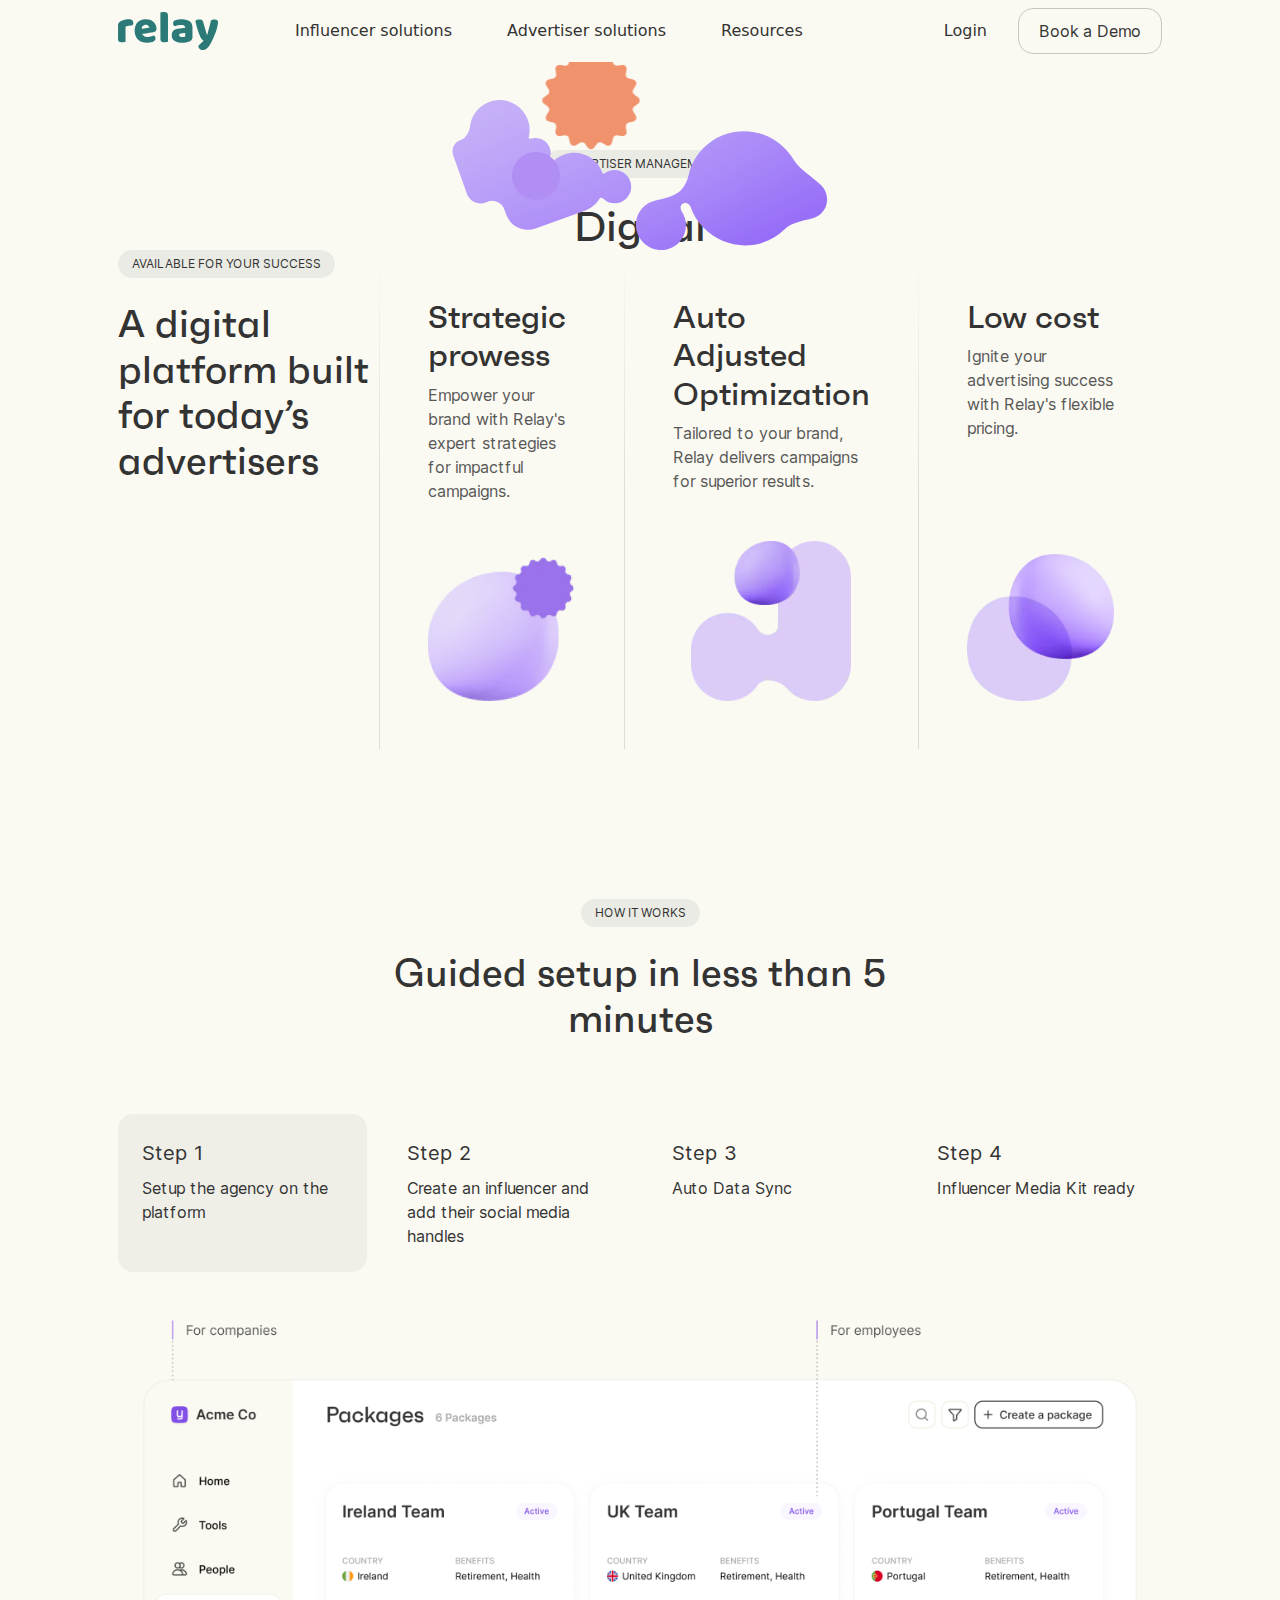
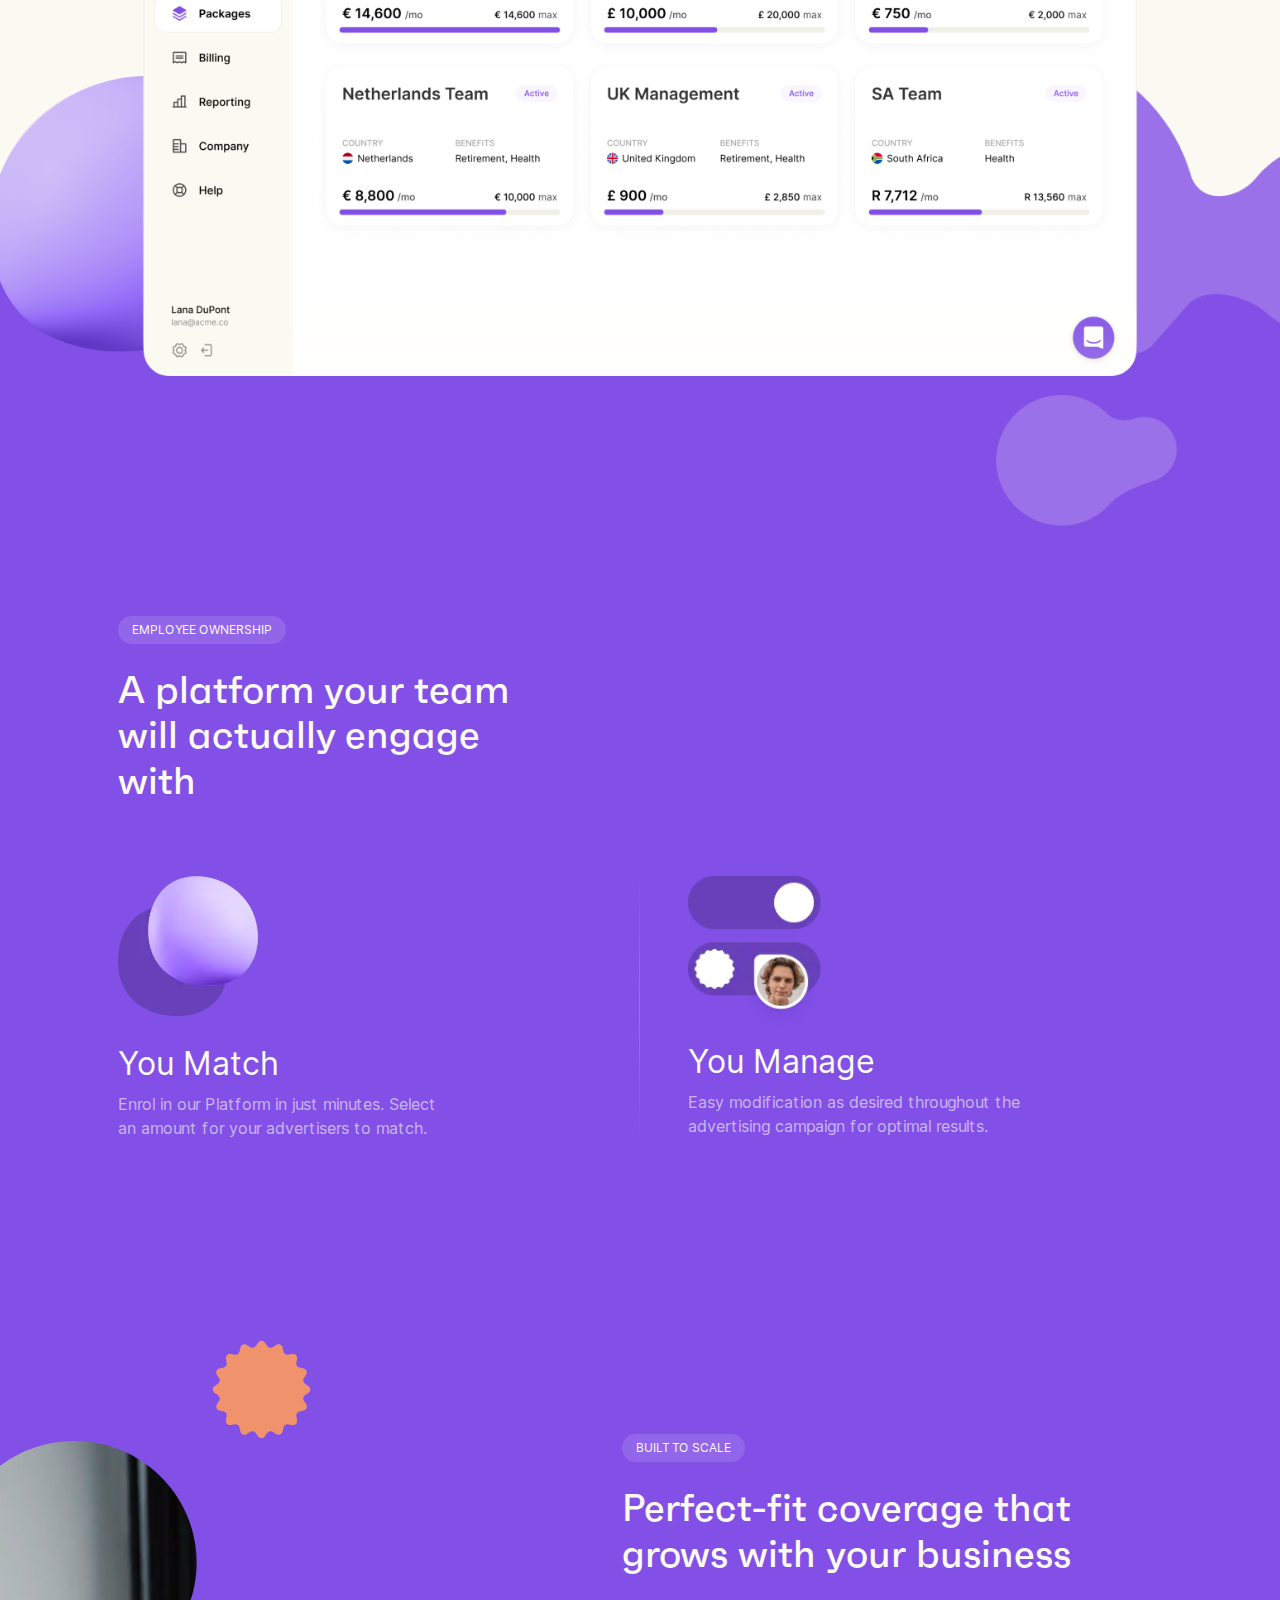
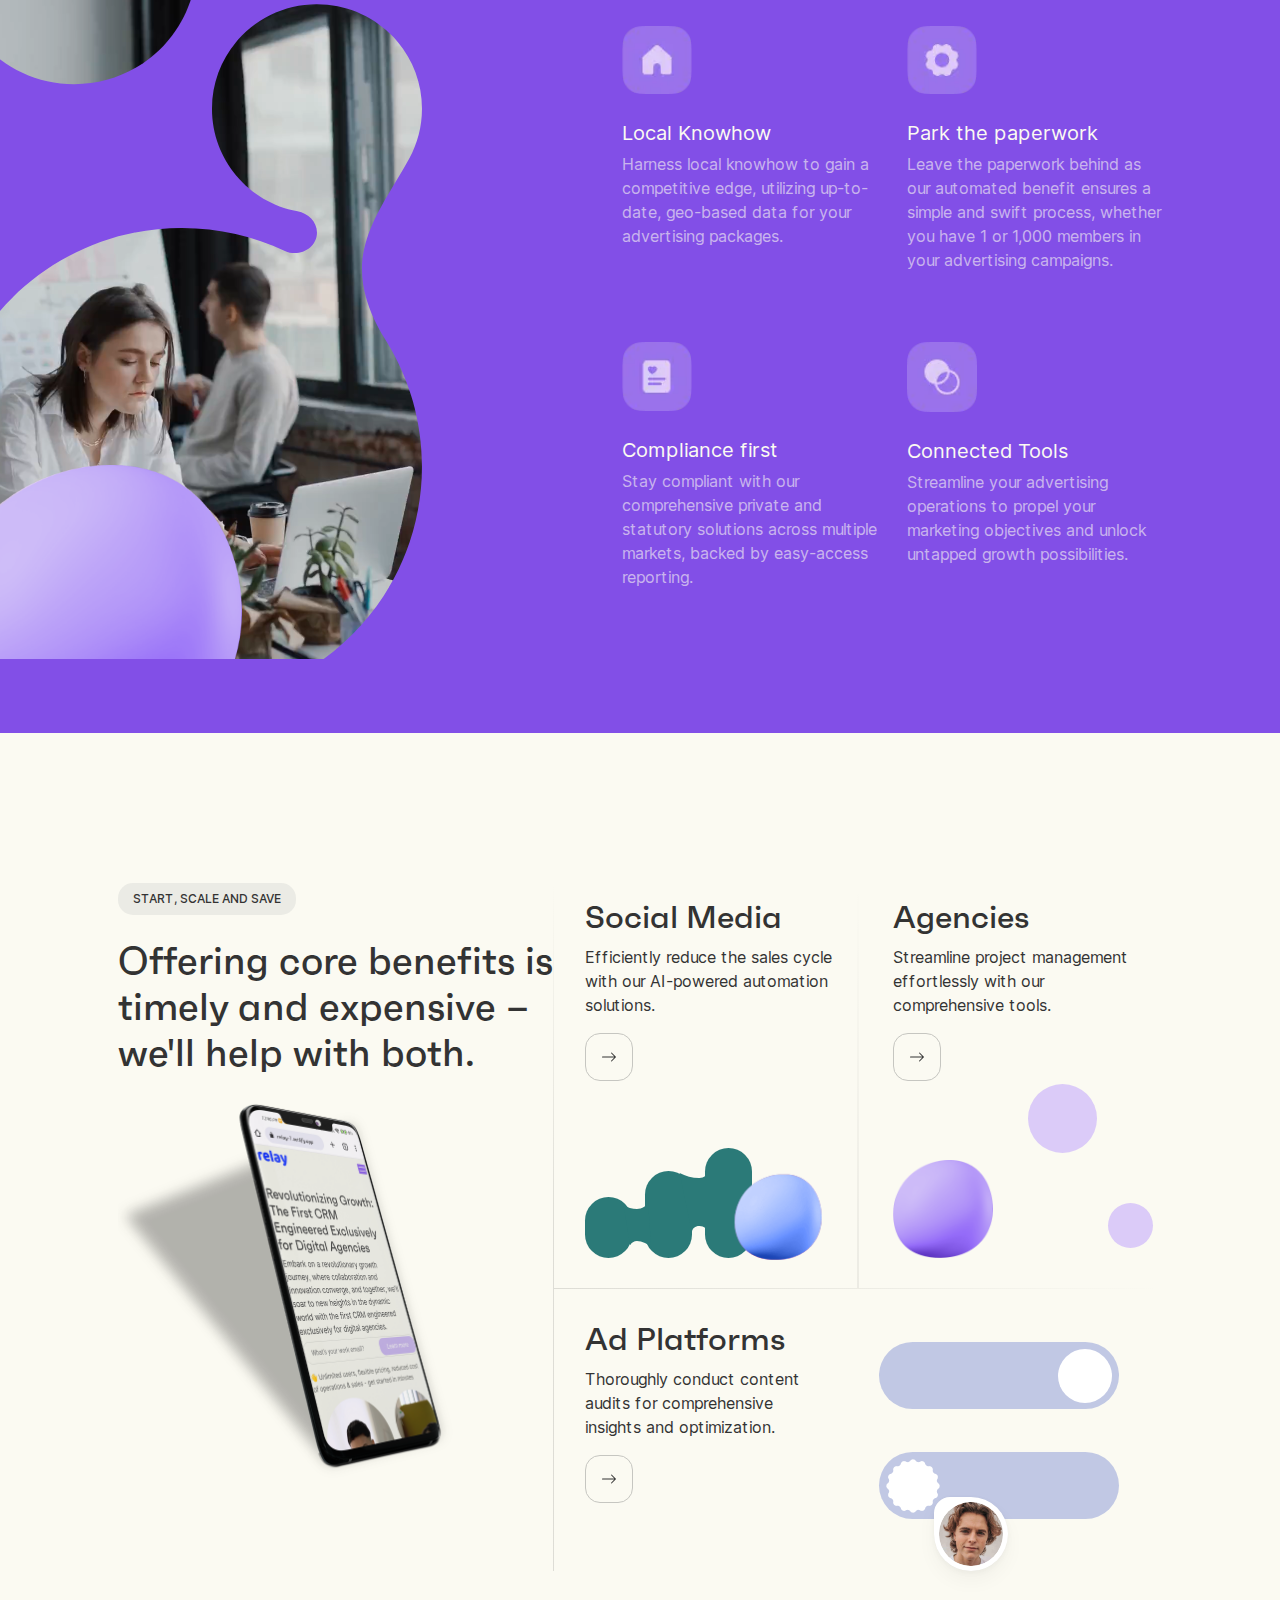
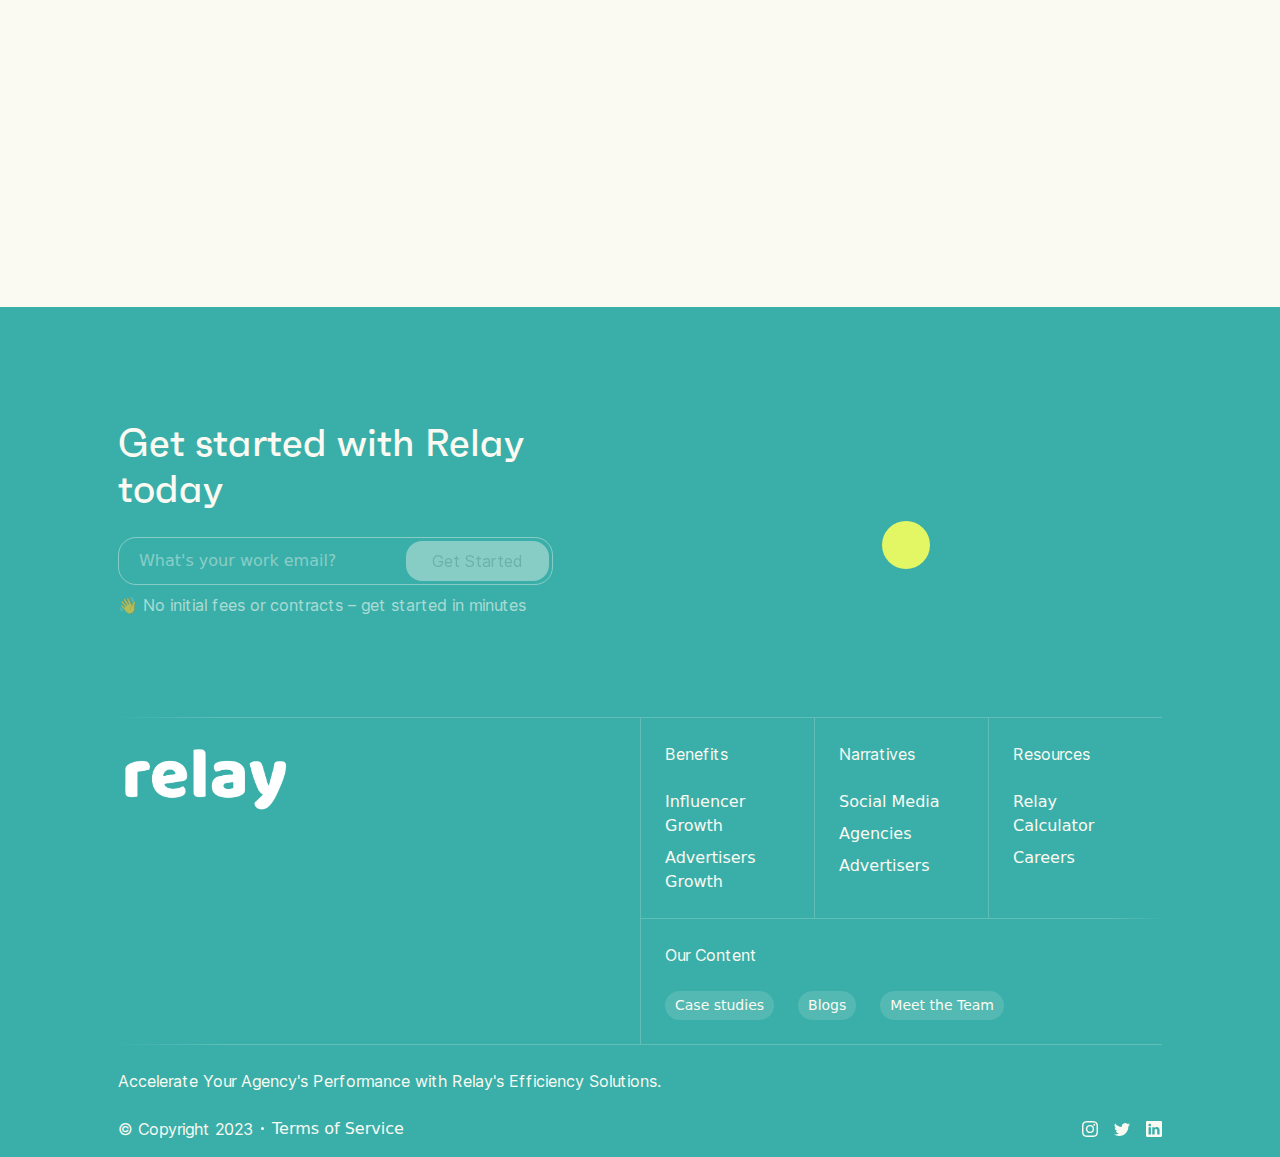
==== pages/advertisers/index.html @ 84f18af7 "s" ====
<!DOCTYPE html>
<html lang="en">
<head>
    <meta charset="UTF-8">
    <meta name="viewport" content="width=device-width, initial-scale=1.0">
    <title>Relay</title>
    <link href="https://assets.calendly.com/assets/external/widget.css" rel="stylesheet">
    <link rel="stylesheet" href="/lib/bootstrap/css/bootstrap.min.css" />
    <link rel="stylesheet" href="/lib/swiper/swiper-bundle.min.css">
    <link rel="stylesheet" href="/global/global.responsive.css">
    <link rel="stylesheet" href="./advertisers.css">
</head>
<body>
  
  <div class="calendy_modal">
    <div class="modal_content rounded_main overflow-auto">

      <div class="logo_wrapper">
        <img src="/assets/images/Relay Logo.svg" alt="">
      </div>

      <a href="javascript:void(0)" class="close_icon_wrapper">
        <svg xmlns="http://www.w3.org/2000/svg" width="25" height="25" fill="currentColor" class="bi bi-x-circle-fill" viewBox="0 0 16 16">
          <path d="M16 8A8 8 0 1 1 0 8a8 8 0 0 1 16 0zM5.354 4.646a.5.5 0 1 0-.708.708L7.293 8l-2.647 2.646a.5.5 0 0 0 .708.708L8 8.707l2.646 2.647a.5.5 0 0 0 .708-.708L8.707 8l2.647-2.646a.5.5 0 0 0-.708-.708L8 7.293 5.354 4.646z"/>
        </svg>
      </a>

      <div class="swiper calendlySwiper w-full h-full">
        <div class="swiper-wrapper">
          
          <div class="swiper-slide overflow-auto w-full h-full">
            <div class="hstack-lg-rev w-full h-full">
              <div class="w-full h-full ps-lg-5 ps-2 pe-lg-5 pe-3 py-3 py-lg-5 calendly_scroll">
                <div class="hstack flex-nowrap mt-5 pt-3">
                  <div class="w-fit mb-auto pe-2 mt-1">
                    <p class="purple text_lg align-items-center gap-1 d-flex text-nowrap">1 
                      <svg fill="currColor" height="10" width="11"><path fill="currColor" d="M7.586 5L4.293 1.707 5.707.293 10.414 5 5.707 9.707 4.293 8.293z"></path><path d="M8 4v2H0V4z"></path></svg>
                    </p>
                  </div>
                  <div class="w-full">
                    <h1 class="text_xl mb-2">What is your name and contact details?</h1>
                    <form class="calendly_form" action="">
                      <div class="input_wrapper vstack">
                        <label for="name">First name</label>
                        <input type="text" name="name" id="name" placeholder="Jane">
                      </div>
                      <div class="input_wrapper vstack">
                        <label for="email">Email</label>
                        <input type="email" name="email" id="email" placeholder="name@example.com">
                      </div>
                      <div class="hstack gap-3">
                        <button class="hstack flex-nowrap sub_heading gap-1" type="submit">OK 
                          <svg xmlns="http://www.w3.org/2000/svg" width="22" height="22" fill="currentColor" class="bi bi-check-lg" viewBox="0 0 16 16">
                            <path d="M12.736 3.97a.733.733 0 0 1 1.047 0c.286.289.29.756.01 1.05L7.88 12.01a.733.733 0 0 1-1.065.02L3.217 8.384a.757.757 0 0 1 0-1.06.733.733 0 0 1 1.047 0l3.052 3.093 5.4-6.425a.247.247 0 0 1 .02-.022Z"/>
                          </svg>
                        </button>
                        <p class="text_md d-none d-lg-block gray_bg">press <span class="fw-bolder"> Enter ↵</span></p>
                      </div>
                    </form>
                  </div>

                </div>
              </div>
              <div class="w-full h-full slide1_img_wrapper">
                <img class="w-full h-full" src="/assets/images/calendly-mobile.jpeg" alt="">
              </div>
            </div>
          </div>

          <div class="swiper-slide w-full h-full overflow-auto pt-lg-5 pt-3 pe-lg-3 pe-1">
            <div class="w-full h-full hstack-lg justify-content-between">
              <div class="w-full h-full ps-lg-5 ps-2 pt-3 pe-lg-5 pe-3 calendly_scroll_up">
                <div class="hstack flex-nowrap mt-5">
                  <div class="w-fit mb-auto pe-2 mt-1">
                    <p class="purple text_lg align-items-center gap-1 d-flex text-nowrap">2 
                      <svg fill="currColor" height="10" width="11"><path fill="currColor" d="M7.586 5L4.293 1.707 5.707.293 10.414 5 5.707 9.707 4.293 8.293z"></path><path d="M8 4v2H0V4z"></path></svg>
                    </p>
                  </div>
                  <div class="w-full slide2_content">
                    <h1 class="text_xl mb-2">Book a demo with our team* </h1>
                    <p>On the call we'll go through your needs and show you how Relay might work for your team.</p>
                    <div class="desc">
                      <p>On the call we'll go through your needs and show you how Relay might work for your team.</p>
                      <p>On the call we'll go through your needs and show you how Relay might work for your team.</p>
                    </div>
                  </div>

                </div>
              </div>
              <div class="w-full h-full">
                <div class="calendly-inline-widget" data-url="https://calendly.com/ajaykumar-tetramind/book-a-demo?hide_event_type_details=1" style="min-width:320px;height:600px;"></div>
              </div>
            </div>
          </div>
        </div>
        
        <div class="arrows hstack flex-nowrap">
          <div class="calendly-prev calendly_arrow">
            <svg xmlns="http://www.w3.org/2000/svg" fill="currentColor" class="bi bi-chevron-up" viewBox="0 0 16 16">
              <path fill-rule="evenodd" d="M7.646 4.646a.5.5 0 0 1 .708 0l6 6a.5.5 0 0 1-.708.708L8 5.707l-5.646 5.647a.5.5 0 0 1-.708-.708l6-6z"/>
            </svg>
          </div>
          <div class="calendly-next calendly_arrow">
            <svg xmlns="http://www.w3.org/2000/svg" fill="currentColor" class="bi bi-chevron-up" viewBox="0 0 16 16">
              <path fill-rule="evenodd" d="M7.646 4.646a.5.5 0 0 1 .708 0l6 6a.5.5 0 0 1-.708.708L8 5.707l-5.646 5.647a.5.5 0 0 1-.708-.708l6-6z"/>
            </svg>
          </div>
        </div>
      </div>
      
    </div>
  </div>

  <nav>
    <div class="container py-2 px-1 px-lg-5 d-flex justify-content-between align-items-center">
      <a class="logo" href="/">
        <div class="logo_wrapper">
          <img src="/assets/images/Relay Logo.svg" alt="" />
        </div>
      </a>

      <a href="javascript:void(0)" class="nav_icon_wrapper d-inline-block"></a>

      <div class="center_content d-flex align-items-center gap-5">
        <div class="link_wrapper d-flex align-items-center position-relative">
          <a class="link" href="/pages/influencer/">Influencer solutions</a>
          <!-- <div class="img_wrapper icon">
            <img src="/assets/icons/up.svg" alt="" />
          </div> 
          <div class="absolute_block">
            <div class="position-relative hstack gap-3">
              <div class="box green">
                <div class="img_wrapper">
                  <img src="/assets/images/health_navbar.png" alt="" />
                </div>
                <h4 class="mt-4">Health</h4>
                <p class="mb-2">Flexible health insurance for local and remote teams</p>
                <a href="/">Learn more 
                  <div class="icon_wrapper">
                    <svg xmlns="http://www.w3.org/2000/svg" width="16" height="16" class="bi bi-arrow-right" viewBox="0 0 16 16">
                      <path fill-rule="evenodd" d="M1 8a.5.5 0 0 1 .5-.5h11.793l-3.147-3.146a.5.5 0 0 1 .708-.708l4 4a.5.5 0 0 1 0 .708l-4 4a.5.5 0 0 1-.708-.708L13.293 8.5H1.5A.5.5 0 0 1 1 8z"/>
                    </svg>
                  </div>
                </a>
              </div>
              <div class="line"></div>
              <div class="box purple">
                <div class="img_wrapper">
                  <img src="/assets/images/retirement_navbar.png" alt="" />
                </div>
                <h4 class="mt-4">Health</h4>
                <p class="mb-2">Flexible health insurance for local and remote teams</p>
                <a href="/">Learn more 
                  <div class="icon_wrapper">
                    <svg xmlns="http://www.w3.org/2000/svg" width="16" height="16" class="bi bi-arrow-right" viewBox="0 0 16 16">
                      <path fill-rule="evenodd" d="M1 8a.5.5 0 0 1 .5-.5h11.793l-3.147-3.146a.5.5 0 0 1 .708-.708l4 4a.5.5 0 0 1 0 .708l-4 4a.5.5 0 0 1-.708-.708L13.293 8.5H1.5A.5.5 0 0 1 1 8z"/>
                    </svg>
                  </div>
                </a>
              </div>
            </div>
          </div> -->
        </div>

        <div class="link_wrapper d-flex align-items-center position-relative">
          <a class="link" href="/pages/advertisers/">Advertiser solutions</a>
        </div>

        <div class="link_wrapper d-flex align-items-center position-relative">
          <a class="link" href="/">Resources</a>
        </div>

      </div>
      <div class="end_content d-flex align-items-center gap-4">
        <a href="/">Login</a>
        <button onclick="calendlyModal()">Book a Demo</button>
      </div>
    </div>
  </nav>

  <div class="mobile_nav d-lg-none">
    <div class="container px-1 vstack align-items-center gap-4">
      <a class="sub_heading" href="/pages/influencer/">Influencer Solutions</a>
      <a class="sub_heading" href="/pages/advertisers/">Advertiser Solutions</a>
      <a class="sub_heading" href="/">Resources</a>
      <a class="sub_heading" href="/">Login</a>
      <button onclick="calendlyModal()" class="nav_book_btn">Book a demo</button>
    </div>
  </div>

    <section class="section_main p_t_sm position-relative">
      <div class="absolute_block">
        <div class="container">
          <div class="row">
            <div class="col-lg-6 col-xl-4 mx-auto">
              <div class="content_wrapper">
                <p class="gray rounded_main text-uppercase text_xs">ADVERTISER MANAGEMENT                </p>
                <h1 class="main_heading text-center my-lg-4 my-1">Digital Advertising, made simple                </h1>
                <p class="text-center">Discover the keys to unlocking your advertising potential with our dynamic solutions                </p>
              </div>  
            </div>
          </div>
        </div>
      </div>
      <div class="icon_wrapper bounce_xs">
        <img src="/assets/images/star_orange.png" alt="">
      </div>
      <div class="dot bounce_img"></div>
      <div class="mask_wrapper">
        <div class="img_wrapper footer_bounce">
          <img src="/assets/images/bubble-puple-inf.png" alt="">
        </div>
        <div class="video_wrapper">
          <video loop autoplay muted>
            <source src="/assets/videos/footervideo.mp4">
          </video>
        </div>
      </div>

    </section>

    <section class="section_2 p_b_md">
      <div class="container px-lg-5 px-1">
        <div class="row">
          <div class="col-lg-3 px-0">
            <div class="content_wrapper">
              <p class="gray text_xs text-uppercase rounded_main ms-0">Available for your success</p>
              <h1 class="sec_heading my-lg-4 my-2">A digital platform built for today’s advertisers              </h1>
            </div>
          </div>
          <div class="col-lg-9 px-0">
            <div class="content mt-2 mt-lg-0 w-full h-full">
              <div class="hstack max-md-vstack w-full h-full">
                <div class="box w-full p-lg-5 p-2 first h-full">
                  <div class="text">
                    <h1 class="ter_heading">Strategic prowess</h1>
                    <p>Empower your brand with Relay's expert strategies for impactful campaigns.
                  </div>
                  </p>
                  <div class="img_wrapper mt-lg-5 w-full">
                    <img src="/assets/images/adv-bubble-purple.webp" alt="">
                  </div>
                </div>
                <div class="box w-full p-lg-5 p-2 first h-full">
                  <div class="text">
                    <h1 class="ter_heading">Auto Adjusted   Optimization                </h1>
                    <p>Tailored to your brand, Relay delivers campaigns for superior results.</p>
                  </div>
                  <div class="img_wrapper mt-lg-5 w-full">
                    <img src="/assets/images/adv-bubble-2.webp" alt="">
                  </div>
                </div>
                <div class="box w-full p-lg-5 p-2 first h-full">
                  <div class="text">
                    <h1 class="ter_heading">Low cost                  </h1>
                    <p>Ignite your advertising success with Relay's flexible pricing.</p>
                  </div>
                  <div class="img_wrapper mt-lg-5 w-full">
                    <img src="/assets/images/adv-bubble-3.webp" alt="">
                  </div>
                </div>
              </div>
            </div>
          </div>
        </div>
      </div>
    </section>

    <section class="section_work">
      <div class="container px-lg-5 px-md-2 px-1">
        <div class="row">
        <div class="col-lg-7 mx-auto">
            <p class="gray text_xs text-uppercase rounded_main">HOW IT WORKS</p>
            <h1 class="sec_heading text-center my-lg-4 my-2">Guided setup in less than 5 minutes</h1>
        </div>
        </div>

        <div class="hstack w-full h-full steps my-lg-5 my-3 gap-1 gap-md-3 flex-wrap flex-lg-nowrap position-relative">
          <div class="step_gooey rounded_main"></div>
  
          <a href="javascript:void(0)" class="step_1 step rounded_main w-full h-full p-2 p-lg-4">
            <p class="sub_heading mb-lg-2 mb-1">Step 1</p>
            <p>Setup the agency on the platform</p>
          </a>
          <a href="javascript:void(0)" class="step_2 step rounded_main w-full h-full p-2 p-lg-4">
            <p class="sub_heading mb-lg-2 mb-1">Step 2</p>
            <p>Create an influencer and add their social media handles</p>
          </a>
          <a href="javascript:void(0)" class="step_3 step rounded_main w-full h-full p-2 p-lg-4">
            <p class="sub_heading mb-lg-2 mb-1">Step 3</p>
            <p>Auto Data Sync</p>
          </a>
          <a href="javascript:void(0)" class="step_4 step rounded_main w-full h-full p-2 p-lg-4">
            <p class="sub_heading mb-lg-2 mb-1">Step 4</p>
            <p>Influencer Media Kit ready</p>
          </a>
        </div>

        <div class="img_wrapper z-2 position-relative steps_img w-full h-full px-lg-4">
        <img src="/assets/images/sec_2_main.png" alt="">
        </div>
        
    </div>
    </section>

    <section class="section_empower rev_select p_b_md">
      <div class="spacer position-relative overflow-hidden">
        <div class="bubble_wrapper d-none d-md-block">
          <img src="/assets/images/bubble-puple-inf.png" alt="">
        </div>
        <div class="pattern_wrapper d-none d-md-block">
          <img src="/assets/images/purple-pattern.png" alt="">
        </div>
      </div>
      
      <div class="container px-lg-5 px-1">
        <div class="row">
          <div class="col-lg-5 px-0">
            <p class="gray rounded_main text-uppercase text_xs">Employee Ownership            </p>
            <h1 class="sec_heading fw-normal my-lg-4 my-2">A platform your team will actually engage with            </h1>
          </div>
        </div>
  
        <div class="mt-lg-5 mt-3 cards">
          <div class="first pe-lg-5 pe-2">
            <div class="img_wrapper mx-auto mx-md-0 mb-lg-4 mb-2">
              <img src="/assets/images/adv-em-1.webp" alt="">
            </div>
            <p class="ter_heading fw-light">You Match            </p>
            <p class="text w-lg-70 mt-1">Enrol in our Platform in just minutes. Select an amount for your advertisers to match.            </p>
          </div>
          <div class="second px-lg-5 px-2">
            <div class="img_wrapper mx-auto mx-md-0 ">
              <img src="/assets/images/adv-em-2.webp" alt="">
            </div>
            <p class="ter_heading fw-light">You Manage            </p>
            <p class="text w-lg-80 mt-1">Easy modification as desired throughout the advertising campaign for optimal results.            </p>
          </div>
  
        </div>
      </div>
      
    </section>

    <section class="section_build rev_select overflow-hidden">
      <div class="container pe-lg-5 pe-1">
        <div class="row col_rev">

          <div class="col-lg-6 me-auto p-0 m-0 position-relative">
            <div class="icon_wrapper bounce_img">
              <img src="/assets/images/star_orange.png" alt="">
            </div>
            <div class="mask_wrapper w-full h-full">
              <div class="img_wrapper bounce_img">
                <img src="/assets/images/bubble-puple-inf.png" alt="">
              </div>
              <div class="video_wrapper w-full h-full">
                <video autoplay loop muted>
                  <source src="/assets/videos/vertical.mp4">
                </video>
              </div>
            </div>
          </div>

          <div class="col-lg-6 my-lg-5 px-0">
            <div class="content_wrapper my-lg-5 py-lg-5 mt-2">
              <p class="gray text_xs text-uppercase rounded_main">BUILT TO SCALE</p>
              <h1 class="sec_heading fw-normal my-lg-4 my-1">Perfect-fit coverage that grows with your business</h1>
              <div class="cards mt-lg-5">
                <div class="first">
                  <div class="img_wrapper mb-lg-4 mb-2">
                    <img src="/assets/icons/house-purple.webp" alt="">
                  </div>
                  <p class="sub_heading">Local Knowhow                  </p>
                  <p class="text mt-1">Harness local knowhow to gain a competitive edge, utilizing up-to-date, geo-based data for your advertising packages.                  </p>
                </div>
                <div class="first">
                  <div class="img_wrapper mb-lg-4 mb-2">
                    <img src="/assets/icons/mechanism-purple.webp" alt="">
                  </div>
                  <p class="sub_heading">Park the paperwork                </p>
                  <p class="text mt-1">Leave the paperwork behind as our automated benefit ensures a simple and swift process, whether you have 1 or 1,000 members in your advertising campaigns.                  </p>
                </div>
                <div class="first">
                  <div class="img_wrapper mb-lg-4 mb-2">
                    <img src="/assets/icons/note-purple.webp" alt="">
                  </div>
                  <p class="sub_heading">Compliance first                </p>
                  <p class="text mt-1">Stay compliant with our comprehensive private and statutory solutions across multiple markets, backed by easy-access reporting.                  </p>
                </div>
                <div class="first">
                  <div class="img_wrapper mb-lg-4 mb-2">
                    <img src="/assets/icons/connected-purple.webp" alt="">
                  </div>
                  <p class="sub_heading">Connected Tools                </p>
                  <p class="text mt-1">Streamline your advertising operations to propel your marketing objectives and unlock untapped growth possibilities.                   </p>
                </div>
  
              </div>
            </div>
          </div>


        </div>
      </div>
    </section>

    <section id="media" class="scale_section p_bl_md">
      <div class="container px-lg-5 px-1">
        <div class="row mx-0 px-0">
          <div class="col-lg-5 px-0">
            <div class="content_wrapper">
              <p class="rounded_main gray text-uppercase text_xs">START, SCALE AND SAVE</p>
              <h1 class="sec_heading mt-4">Offering core benefits is timely and expensive – we'll help with both.</h1>
              <div class="img_wrapper">
                <img src="/assets/images/Relay Mobile.png" alt="">
              </div>
            </div>
          </div>
          <div class="col-lg-7 px-0">
            <div class="vstack w-full h-full right_wrapper">
              <div class="hstack w-full h-full top_wrapper gap-lg-4 ps-lg-3">
                <div class="orange box mt-2 mt-lg-0 rounded_main w-full h-full position-relative">
                  <div>
                    <h1 class="ter_heading fw-normal mb-2">Social Media</h1>
                    <p>Efficiently reduce the sales cycle with our AI-powered automation solutions.                    </p>
                    <button class="my-3 position-absolute rounded_main">
                      <svg xmlns="http://www.w3.org/2000/svg" width="16" height="16" fill="currColor" class="bi bi-arrow-right" viewBox="0 0 16 16">
                        <path fill-rule="evenodd" d="M1 8a.5.5 0 0 1 .5-.5h11.793l-3.147-3.146a.5.5 0 0 1 .708-.708l4 4a.5.5 0 0 1 0 .708l-4 4a.5.5 0 0 1-.708-.708L13.293 8.5H1.5A.5.5 0 0 1 1 8z"/>
                      </svg>
                    </button>
                  </div>

                  <!-- <div class="new_img_wrapper mx-auto">
                    <img style="background-color: inherit" src="/assets/images/social-media.png" alt="" srcset="">
                  </div> -->

                  <div class="hstack mt-auto">
                    <div class="first pill"></div>

                    <div class="second pill position-relative">
                      <div class="img_wrapper second">
                        <svg width="176" height="110" fill="none" xmlns="http://www.w3.org/2000/svg" class="segment segment-two"><path fill-rule="evenodd" clip-rule="evenodd" d="M128 24c0 4.18-4.341 7.087-8.52 7.005-.16-.003-.32-.005-.48-.005-6.526 0-13.679-1.847-19.388-5.009L112 86v-.935c0-3.533 3.466-6.065 7-6.065.16 0 .32-.002.48-.005C123.659 78.913 128 81.82 128 86z" fill="currentColor"></path></svg>
                      </div>
                    </div>

                    <div class="img_wrapper first">
                      <svg width="176" height="110" fill="none" xmlns="http://www.w3.org/2000/svg" class="segment segment-one"><path fill-rule="evenodd" clip-rule="evenodd" d="M64 47v4.25C64 55.833 57.581 59 53 59c-4.666 0-9.925-1.291-13.483-4.31l6.612 40.616C47.234 92.682 50.153 91 53 91c4.677 0 11.932 3.132 14.305 7.162 0 0-3.305-46.911-3.305-51.162Z" fill="currentColor"></path></svg>
                    </div>

                    <div class="third pill position-relative"></div>
                    <div class="img_wrapper last mb-auto">
                      <img src="/assets/images/scale-bubble.png" alt="">
                    </div>

                  </div>

                </div>

                <div class="purple box mt-2 mt-lg-0 position-relative rounded_main w-full h-full">
                  <div class="">
                    <h1 class="ter_heading fw-normal mb-2">Agencies</h1>
                    <p>Streamline project management effortlessly with our comprehensive tools.</p>
                    <button class="my-3 position-absolute rounded_main">
                      <svg xmlns="http://www.w3.org/2000/svg" width="16" height="16" fill="currColor" class="bi bi-arrow-right" viewBox="0 0 16 16">
                        <path fill-rule="evenodd" d="M1 8a.5.5 0 0 1 .5-.5h11.793l-3.147-3.146a.5.5 0 0 1 .708-.708l4 4a.5.5 0 0 1 0 .708l-4 4a.5.5 0 0 1-.708-.708L13.293 8.5H1.5A.5.5 0 0 1 1 8z"/>
                      </svg>
                    </button>
                  </div>
                  <div class="bottom mt-auto">
                    <!-- <div class="new_img_wrapper mx-auto">
                      <img src="/assets/images/advertisig-agency.png" alt="">
                    </div> -->
                    <div class="circle circle_1"></div>
                    <div class="circle circle_2"></div>
                    <div class="img_wrapper">
                      <img src="/assets/images/scal_bubble_purple.png" alt="">
                    </div>
                  </div>
                </div>

              </div>

              <div class="w-full h-full bottom_wrapper p-3 pe-0">
                <div class="box green rounded_main w-full h-90">
                  <div class="hstack w-full h-full justify-content-between align-items-center">
                    <div class="left w-full pe-lg-5 h-full pb-5 pb-md-0">
                      <h1 class="ter_heading fw-normal mb-2">Ad Platforms</h1>
                      <p>Thoroughly conduct content audits for comprehensive insights and optimization.</p>
                      <button class="my-3 position-absolute rounded_main">
                        <svg xmlns="http://www.w3.org/2000/svg" width="16" height="16" fill="currColor" class="bi bi-arrow-right" viewBox="0 0 16 16">
                          <path fill-rule="evenodd" d="M1 8a.5.5 0 0 1 .5-.5h11.793l-3.147-3.146a.5.5 0 0 1 .708-.708l4 4a.5.5 0 0 1 0 .708l-4 4a.5.5 0 0 1-.708-.708L13.293 8.5H1.5A.5.5 0 0 1 1 8z"/>
                        </svg>
                      </button>
                    </div>
                    <div class="right w-full h-full d-flex justify-content-around flex-column -mt-3">
                      <!-- <div class="mx-auto new_img_wrapper">
                        <img src="/assets/images/ads.png" alt="">
                      </div> -->
                      <div class="pills">
                        <div class="circle"></div>
                      </div>
                      <div class="pills">
                        <div class="star_wrapper">
                          <img src="/assets/images/star.png" alt="">
                        </div>
                        <div class="img_wrapper">
                          <img src="/assets/images/profile.png" alt="">
                        </div>
                      </div>
                    </div>
                  </div>
                </div>
              </div>
            </div>
          </div>
        </div>
      </div>
    </section>
  
    <footer class="position-relative rev_select pb-3 overflow-hidden">
      <div class="container px-lg-5 px-1">
        <div class="row">
          <div class="col-lg-5 px-0">
            <div class="content_wrapper">
              <h1 class="sec_heading mb-lg-4 mb-2 fw-light">Get started with Relay today</h1>
              <div class="input_wrapper mb-2">
                <input class="footer_input" placeholder="What's your work email?" type="email" />
                <button type="button" class="footer_btn" disabled onclick="calendlyModal()">Get Started</button>
              </div>
              <p style="color: #FBFAF299;">👋 No initial fees or contracts – get started in minutes</p>
            </div>
          </div>
        </div>
      </div>
      
      <div class="yellow_dot footer_bounce"></div>

      <div class="mask_wrapper">
        <div class="bubble_wrapper bounce_img">
          <img src="/assets/images/footer_bubble.png" alt="">
        </div>
        <div class="video_wrapper">
          <video autoplay loop muted>
            <source src="/assets/videos/footer.mp4">
          </video>
        </div>
      </div>

      <div class="container px-lg-5 px-1">

        <div class="row m_t_sm row_border">
          <div class="col-lg-6 p-lg-4 p-2 ps-lg-0">
            <a class="d-inline-block" href="/">
              <div class="logo_wrapper">
                <img src="/assets/images/Relay Logo Final .png" alt="">
              </div>
            </a>
          </div>
          <div class="col-lg-6 px-0">
            <div class="vstack w-full h-full">
              <div class="hstack w-full h-full justify-content-between">
                <div class="w-full h-full p-lg-4 p-2 border_left">
                  <p class="text_lg mb-lg-4 mb-2">Benefits</p>
                  <div class="vstack gap-2">
                    <a href="/">Influencer Growth</a>
                    <a href="/">Advertisers Growth</a>
                  </div>
                </div>
                <div class="w-full h-full p-lg-4 p-2 border_left">
                  <p class="text_lg mb-lg-4 mb-2">Narratives</p>
                  <div class="vstack gap-2">
                    <a href="#media">Social Media</a>
                    <a href="#media">Agencies</a>
                    <a href="#media">Advertisers</a>
                  </div>
                </div>
                <div class="w-full h-full p-lg-4 p-2 border_left">
                  <p class="text_lg mb-lg-4 mb-2">Resources</p>
                  <div class="vstack gap-2">
                    <a href="/#calculator">Relay Calculator</a>
                    <a href="/">Careers</a>
                  </div>
                </div>
              </div>
              <div class="w-full h-full border_top">
                <div class="border_left p-lg-4 p-2 top w-full h-full">
                  <p class="text_lg mb-lg-4 mb-2">Our Content</p>
                  <div class="hstack gap-4 flex-wrap">
                    <a href="/" class="bg_link">Case studies</a>
                    <a href="/" class="bg_link">Blogs</a>
                    <a href="/" class="bg_link">Meet the Team</a>
                  </div>
                </div>
              </div>
            </div>
          </div>
        </div>

        <div>
          <p class="mt-lg-4 my-2 my-lg-0">Accelerate Your Agency's Performance with Relay's Efficiency Solutions.</p>
        </div>
        <div class="hstack max-lg-vstack justify-content-between mt-lg-4 mt-2">
          <div class="hstack gap-2 max-lg-vstack">
            <p>© Copyright 2023</p>
            <div class="dot"></div>
          <a href="/">Terms of Service</a>
          </div>
          <div class="hstack gap-3 justify-content-center">
            <a href="/">
              <img src="/assets/icons/instagram.svg" alt="">
            </a>
            <a href="/">
              <img src="/assets/icons/twitter.svg" alt="">
            </a>
            <a href="/">
              <img src="/assets/icons/linkedin.svg" alt="">
            </a>
          </div>
        </div>

      </div>
  </footer>

    <script src="/lib/swiper/swiper-bundle.min.js"></script>
    <script src="https://assets.calendly.com/assets/external/widget.js" type="text/javascript" async></script>
    <script src="/global/global.js"></script>
    <script>
      adv();
    </script>
</body>
</html>
---- global/global.responsive.css ----
@import url("/global/global.css");


@media only screen and (max-width: 1150px) {
    footer .mask_wrapper {
        position: relative;
    }
    .section_work .steps {
        grid-template-columns: repeat(2, minmax(0, 1fr));
    }
}

@media only screen and (max-width: 1000px) {
    nav .center_content, nav .end_content {
        display: none !important;
    }
}
@media only screen and (min-width: 1200px) {
    .pb_lg_md {
        padding-bottom: 150px;
    }
}

@media only screen and (min-width: 1000px) {
    nav .nav_icon_wrapper {
        display: none !important;
    }
}

@media only screen and (max-width: 768px) {
    .section_work .steps {
        grid-template-columns: repeat(1, minmax(0, 1fr));
    }
    .calendy_modal .slide1_img_wrapper {
        max-width: 500px;
        max-height: 600px;
    }
    .scale_section .right_wrapper .top_wrapper, .scale_section .right_wrapper .bottom_wrapper .box > div {
        flex-direction: column !important;
    }
    .max-lg-vstack {
        flex-direction: column;
    }
    footer .yellow_dot {
        top: 40%;
        left: 10%;
    }
    footer {
        padding-top: 50px;
        background: var(--bg-pink);
    }
    .calc_section {
        background-position: 250% 0;
    }
    .setup_section .boxes .box.green {
        height: fit-content;
    }
    footer .logo_wrapper {
        max-width: 100px;
    }
    .scale_section .right_wrapper .top_wrapper::before {
        content: none;
    }
}

@media only screen and (max-width: 600px) {
    .map_section .img_wrapper .content {
        width: 95%;
    }
    .max-md-vstack {
        flex-direction: column;
    }
    .calc_section {
        background-position: -40% 0;
    }
    footer .mask_wrapper {
        right: 0;
    }
    footer .bubble_wrapper {
        max-width: 180px;
        right: -70px;
    }
    footer .yellow_dot {
        width: 30px;
        height: 30px;
        left: 10%;
    }  
}

@media only screen and (min-width: 768px) {
    .w-lg-70{
        width: 70%;
    }
    .w-lg-80{
        width: 80%;
    }
    .hstack-lg-rev {
        display: flex;
        flex-direction: row;
        justify-content: center;
        align-items: center;
    }
    .hstack-lg {
        display: flex;
        flex-direction: row;
        justify-content: center;
        align-items: center;
    }
}

@media only screen and (min-width: 768px) and (max-width: 1200px) {
    .container, .container-md, .container-sm {
        max-width: 100%;
    }
}
---- pages/advertisers/advertisers.css ----
nav, .section_main, .section_2, .mobile_nav {
    background-color: #FBFAF2;
}

.section_main {
    overflow: hidden;
    display: grid;
    place-items: center;
}

.section_main .mask_wrapper {
    width: 125%;
    pointer-events: none;
    -webkit-mask-size: 100% 100%;
    -webkit-mask-image: url('[data-uri]');
}

.section_main .mask_wrapper .img_wrapper {
    position: absolute;
    max-width: 600px;
    bottom: -120px;
    right: 250px;
}

.section_main .icon_wrapper {
    position: absolute;
    z-index: 2;
    bottom: 40%;
    transform: translateX(-50%);
}

.section_main .dot {
    position: absolute;
    bottom: 20%;
    left: 40%;
    z-index: 2;
    width: 48px;
    height: 48px;
    background-color: #B08EF3;
    border-radius: 50%;
}

.section_main .absolute_block {
    position: absolute;
    width: 100%;
    top: 150px;
}

.section_main .content_wrapper p.gray, .section_2 .content_wrapper p.gray {
    width: fit-content;
    padding: 5px 14px;
    margin-inline: auto;
    text-transform: uppercase;
    background-color: #EBEBE5;
}

.section_2 .content .box {
    border-left: 1px solid;
    flex: 1;
    display: grid;
    gap: 0;
    border-image: linear-gradient(to bottom, rgba(0, 0, 0, 0) 0%, #29292924 50%) 1 100%;
}

.section_2 .content .box .img_wrapper {
    max-width: 160px;
    align-self: end;
    justify-self: center;
}

.section_2 .content .box p {
    color: #585857;
}

.section_work {
    background-color: #FBFAF2;
}


.section_empower {
    background: linear-gradient(to bottom, #FBFAF2 150px, var(--bg_sec) 150px);
    margin-top: -300px;
    overflow: hidden;
    color: #FBFAF2;
}

.section_empower .gray {
    background-color: #FBFAF224;
    width: fit-content;
    padding: 5px 14px;
}

.section_empower .spacer {
    padding-block: 270px;
}

.section_empower .spacer .bubble_wrapper {
    max-width: 280px;
    position: absolute;
    top: 0;
    left: -10px;
}

.section_empower .spacer .pattern_wrapper {
    position: absolute;
    top: 0;
    right: 0;
    max-width: 750px;
    transform: translate(20%, -30%);
}

.section_empower .cards {
    display: grid;
    grid-auto-flow: row;
    width: 100%;
    grid-template-columns: repeat(2, minmax(0, 1fr));
}

.section_empower .cards > div {
    width: 100%;
    height: 100%;
}

.section_empower .cards .img_wrapper {
    max-width: 140px;
}

.section_empower .cards .text {
    color: #FBFAF299;
}

.section_empower .cards .first{
    border-right: 1px solid;
    border-image: linear-gradient(to bottom, rgba(0, 0, 0, 0), #FBFAF233, rgba(0, 0, 0, 0)) 1 100%;
}


.section_build {
    color: #FBFAF2;
    background-color: var(--bg_sec);
}

.section_build .mask_wrapper {
    margin-left: -200px;
    position: relative;
    -webkit-mask-image: url("[data-uri]");
    -webkit-mask-size: 100% 100%;
    max-height: 920px;
    transform: translateY(100px);
}

.section_build .mask_wrapper .img_wrapper {
    position: absolute;
    bottom: -50px;
    left: 60px;
    max-width: 300px;
}

.section_build .icon_wrapper {
    position: absolute;
    top: 50px;
    left: 130px;
    z-index: 2;
    max-width: 100px;
}

.section_build .mask_wrapper .video_wrapper {
    max-width: 650px;
}

.section_build .mask_wrapper .video_wrapper video{
    object-fit: cover;
    width: 100%;
}

.section_build .content_wrapper .gray {
    width: fit-content;
    padding: 5px 14px;
    color: #FBFAF2;
    background-color: #FBFAF224;
}

.section_build .content_wrapper .cards {
    display: grid;
    grid-auto-flow: row;
    width: 100%;
    gap: 70px 30px;
    grid-template-columns: repeat(2, minmax(0, 1fr));   
}

.section_build .cards > div {
    width: 100%;
    height: 100%;
}

.section_build .cards .img_wrapper {
    max-width: 70px;
}

.section_build .content_wrapper .cards .text {
    color: #FBFAF299;
}


@media only screen and (max-width: 768px) {
    .section_main .absolute_block {
        position: relative;
        top: 0;
    }
    .section_main .icon_wrapper {
        max-width: 60px;
    }
    .section_main .mask_wrapper .img_wrapper {
        max-width: 250px;
        right: 30%;
        bottom: 0;
    }
    .section_build .col_rev {
        display: flex;
        flex-direction: column-reverse;
    }
    .section_build .icon_wrapper {
        max-width: 70px;
        top: 30px;
        left: 340px;
    }
    .section_build .mask_wrapper {
        margin-left: 0;
        transform: translateY(20px);
    }
    .section_build .mask_wrapper .img_wrapper {
        left: 20px;
    }

}

@media only screen and (max-width: 600px) {
    .section_main .dot {
        width: 30px;
        height: 30px;
        bottom: 15%;
    }
    .section_main .icon_wrapper {
        max-width: 30px;
        bottom: 0;
        display: grid;
        place-items: inherit;
    }
    .section_main .mask_wrapper .img_wrapper {
        max-width: 150px;
        right: 30%;
        bottom: 0;
    }
    .section_build .content_wrapper .cards {
        grid-template-columns: repeat(1, minmax(0, 1fr));
    }
    .section_work {
        padding-bottom: 50px;
    }
    .section_empower {
        padding-top: 50px;
        margin-top: 0;
        background: var(--bg_sec);
    }
    .section_empower .spacer {
        padding-block: 0;
    }
    .section_empower .cards {
        grid-template-columns: repeat(1, minmax(0, 1fr));
    }
}
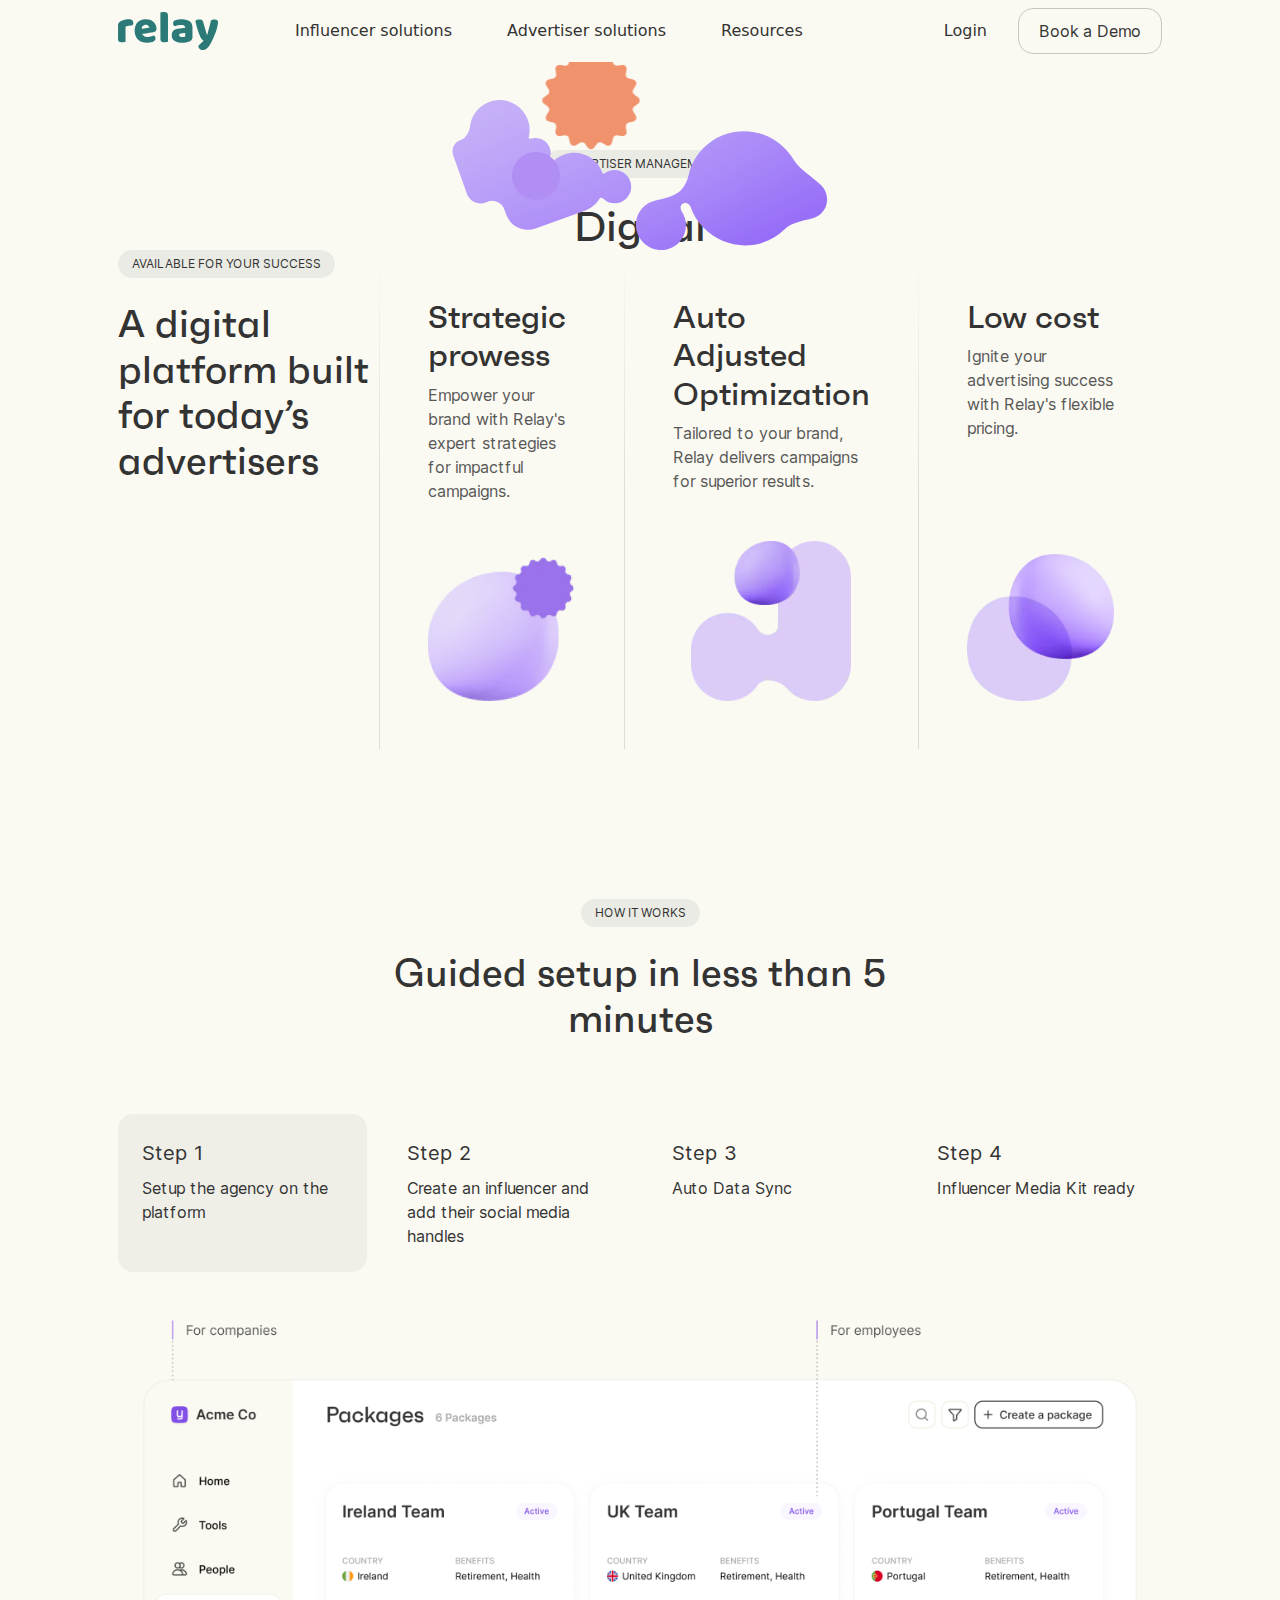
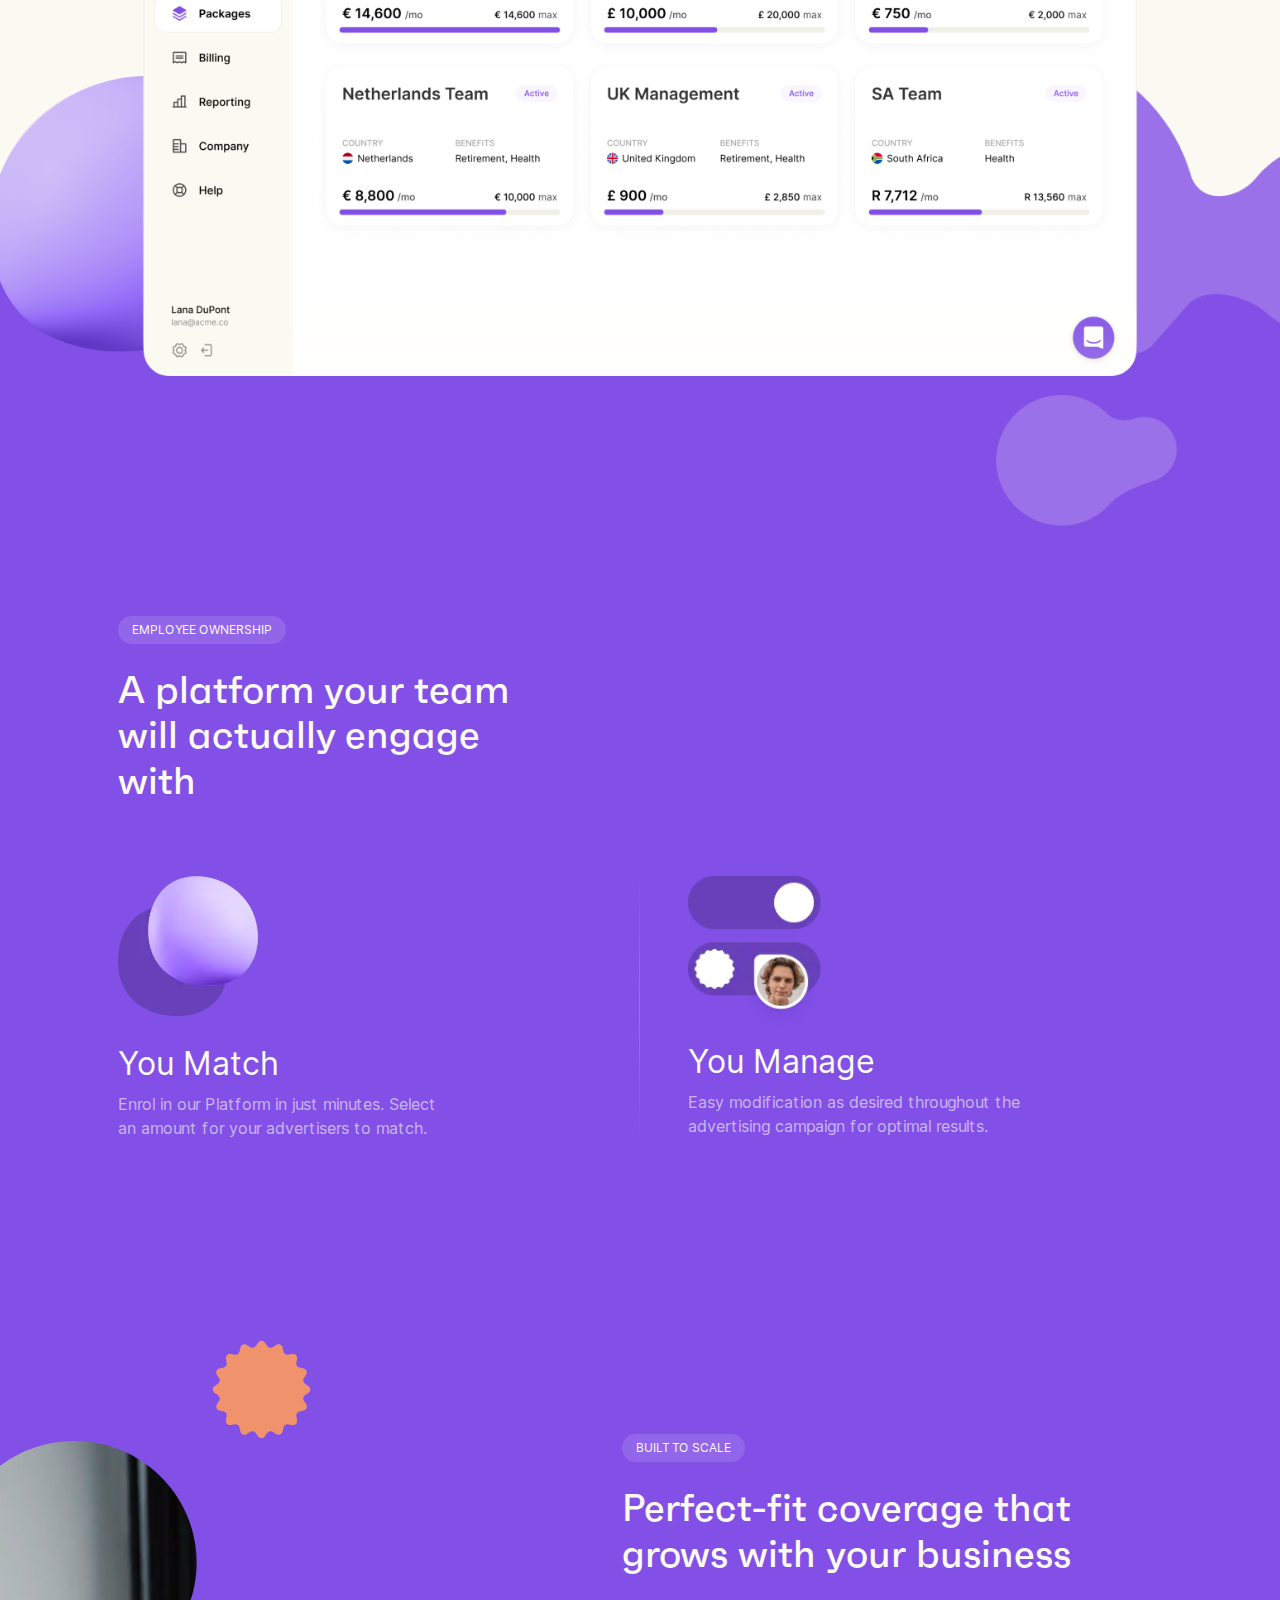
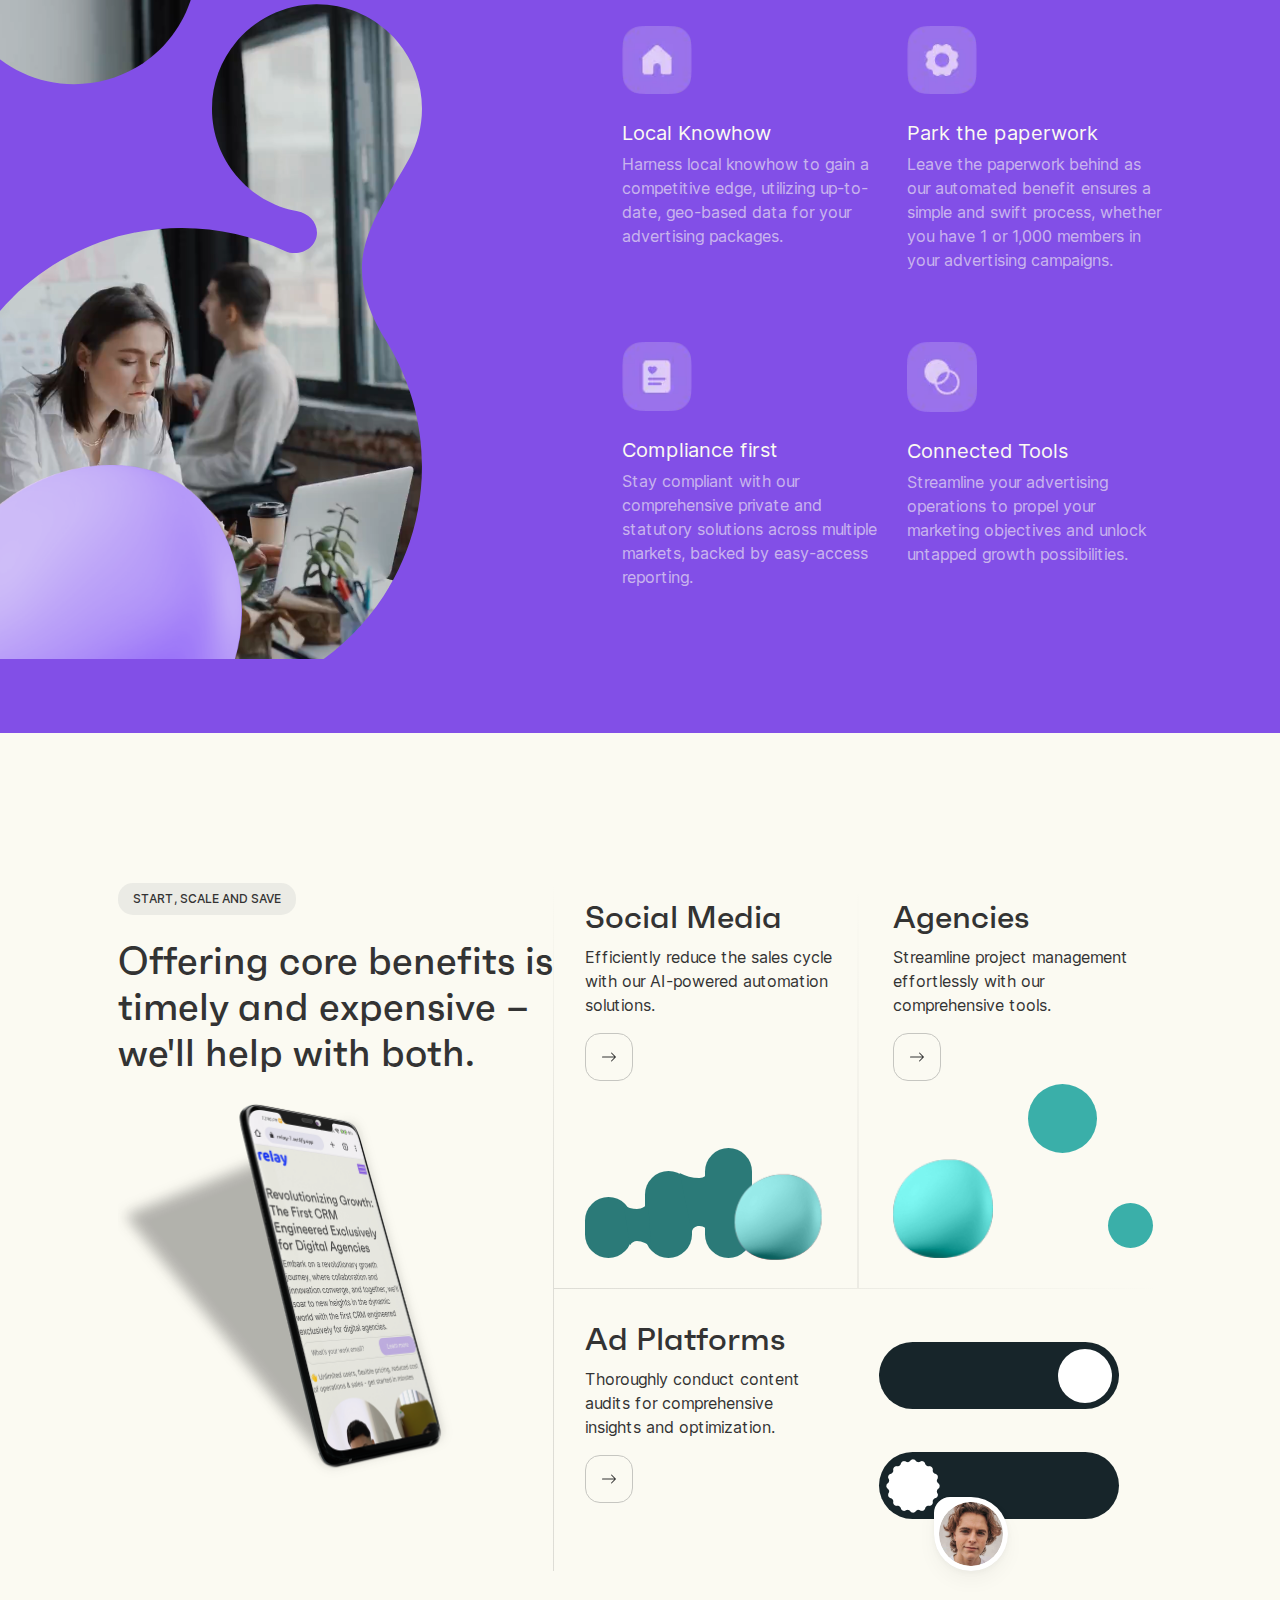
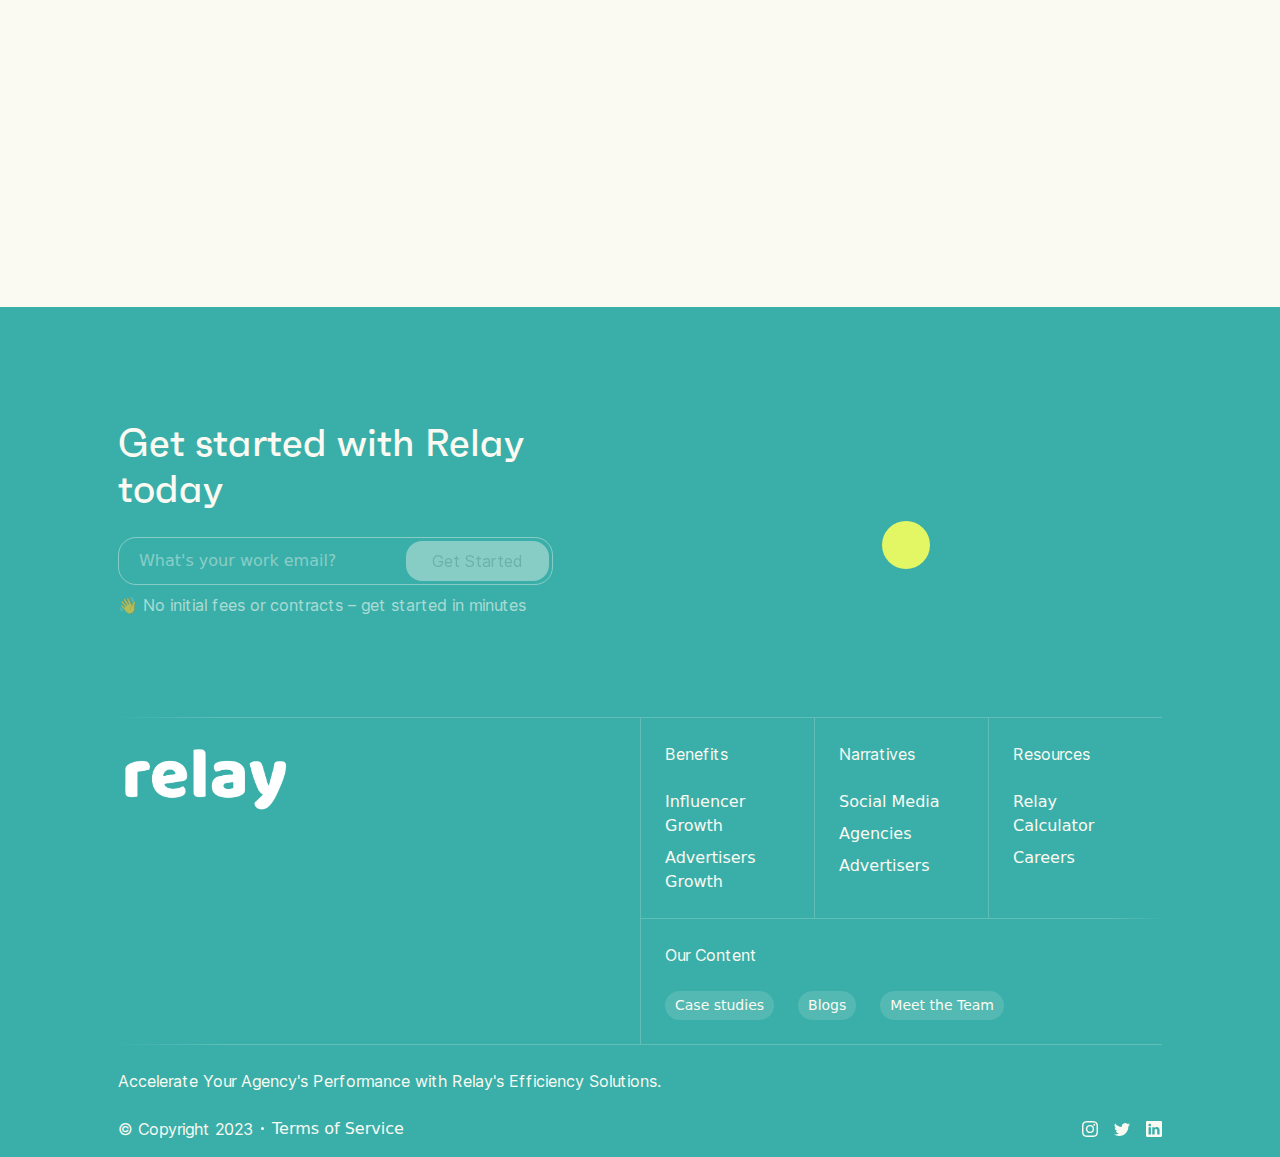
==== commit 5a9b1530: "d" ====
--- a/pages/advertisers/index.html
+++ b/pages/advertisers/index.html
@@ -450,7 +450,7 @@
 
                     <div class="third pill position-relative"></div>
                     <div class="img_wrapper last mb-auto">
-                      <img src="/assets/images/scale-bubble.png" alt="">
+                      <img src="/assets/images/bubble_dark_green.png" alt="">
                     </div>
 
                   </div>
@@ -474,7 +474,7 @@
                     <div class="circle circle_1"></div>
                     <div class="circle circle_2"></div>
                     <div class="img_wrapper">
-                      <img src="/assets/images/scal_bubble_purple.png" alt="">
+                      <img src="/assets/images/bubble-green.png" alt="">
                     </div>
                   </div>
                 </div>
